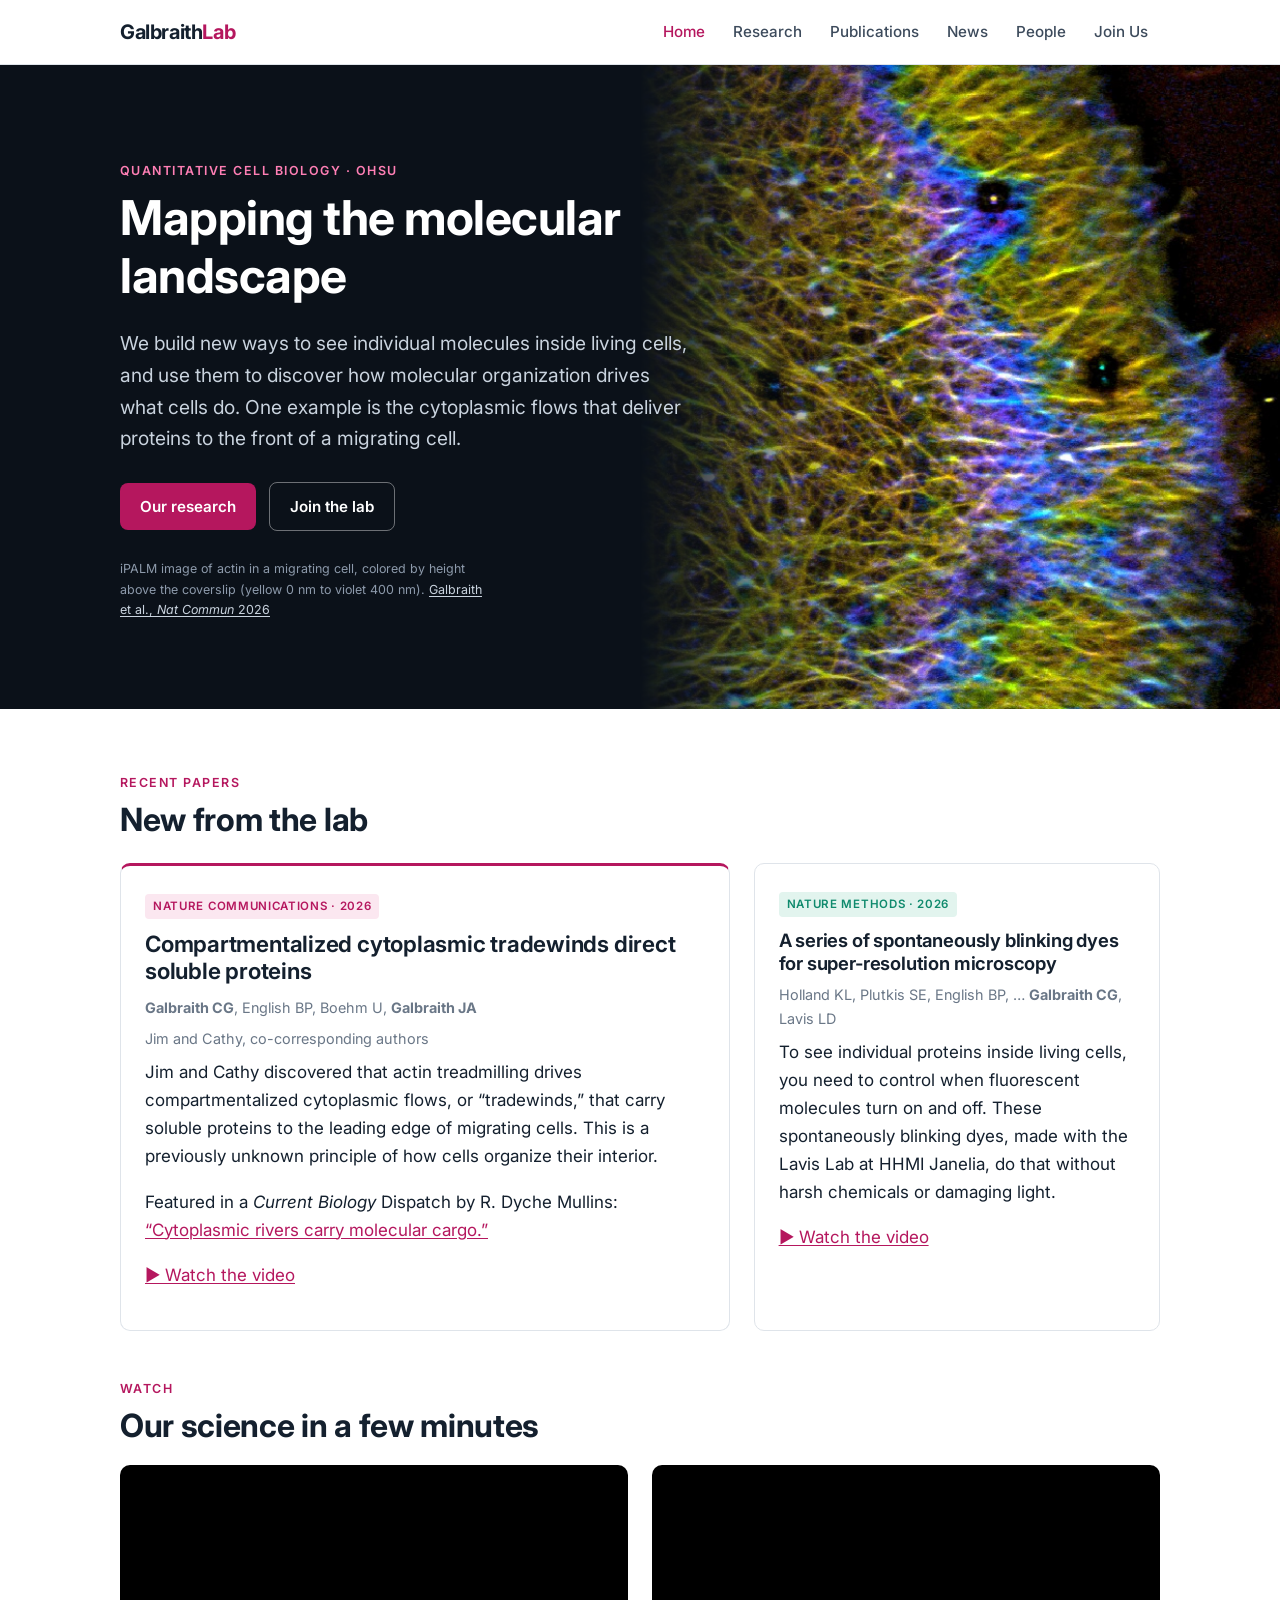
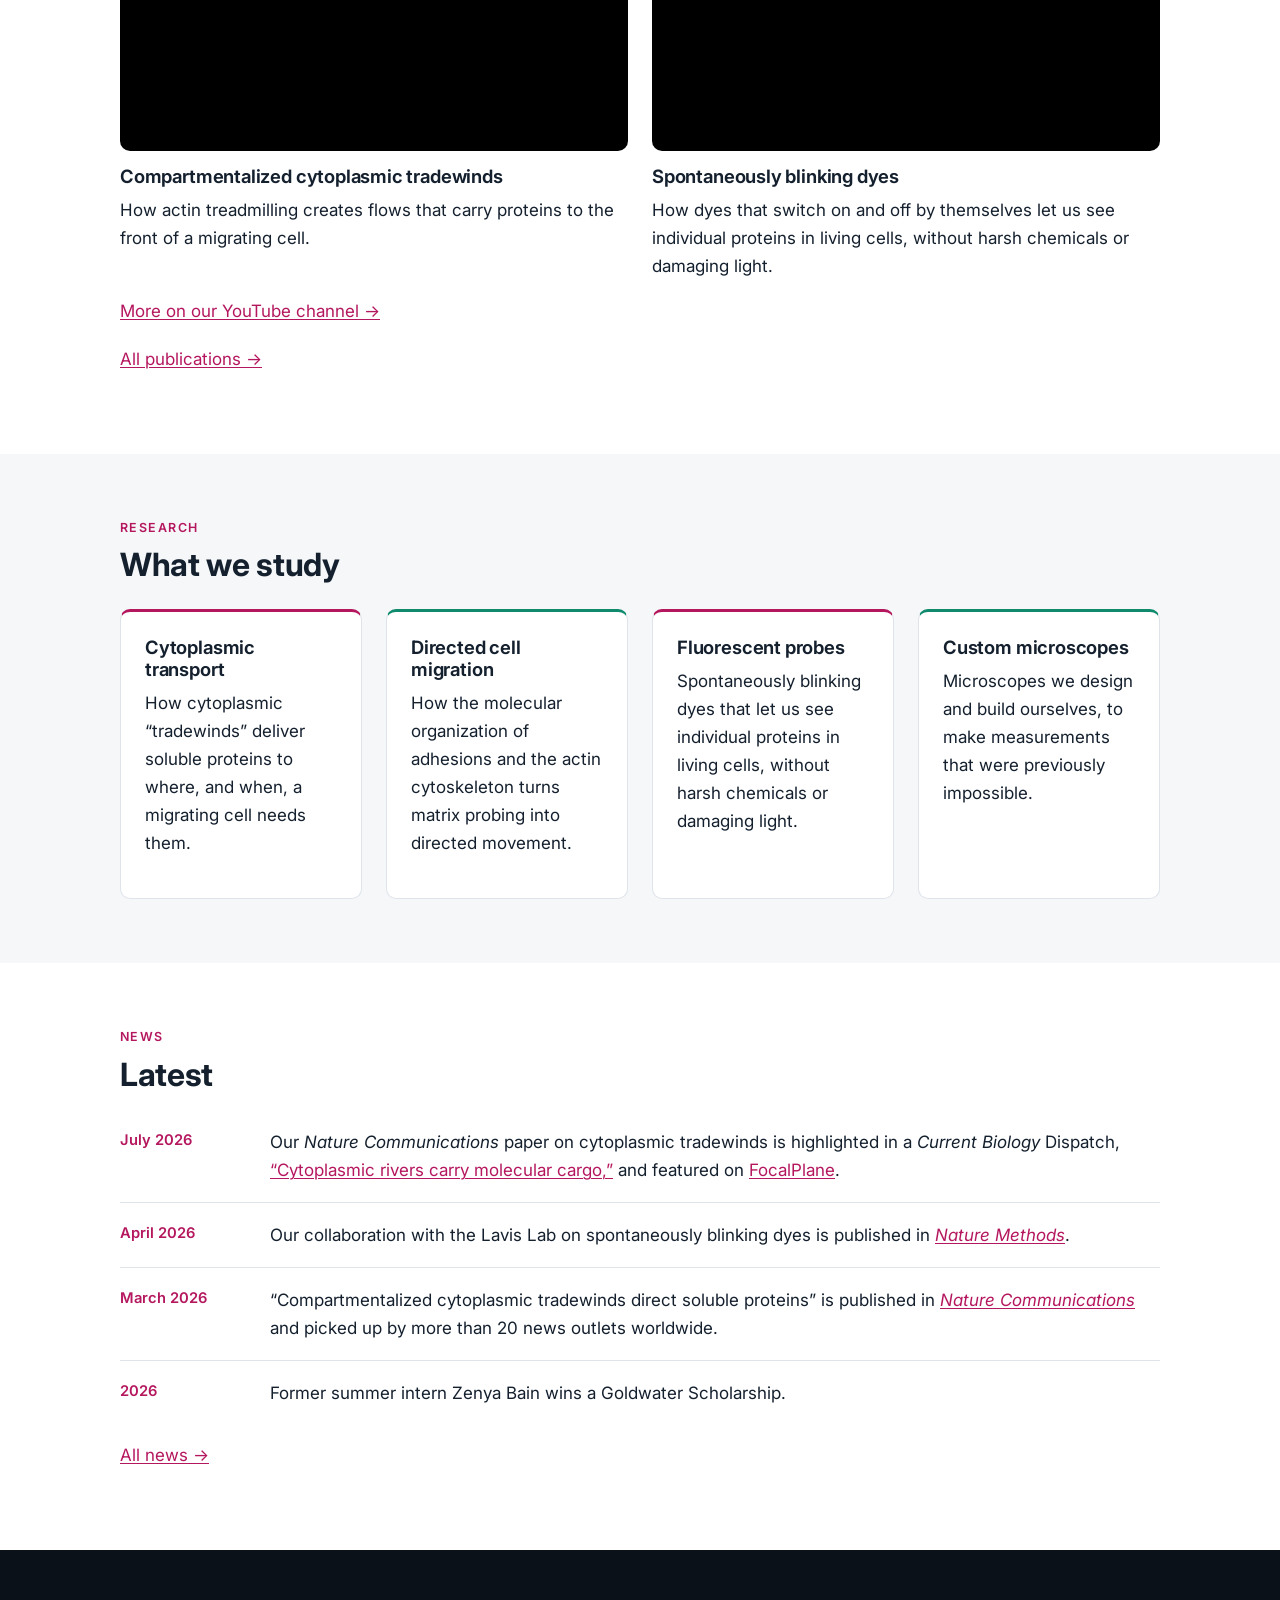
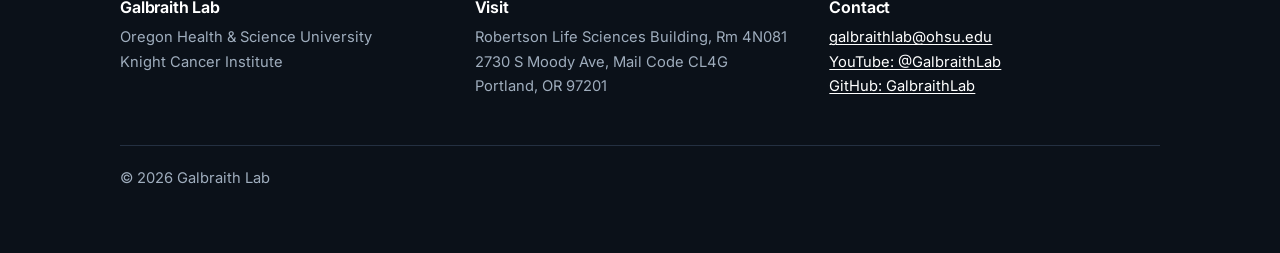
==== index.html @ ca8c9c0a "New Galbraith Lab website Replaces the old GoDaddy Website Builder site with a static site for GitHu" ====
<!doctype html>
<html lang="en">
<head>
  <meta charset="utf-8">
  <meta name="viewport" content="width=device-width, initial-scale=1">
  <title>Galbraith Lab · OHSU</title>
  <meta name="description" content="The Galbraith Lab at OHSU builds new ways to watch individual molecules in living cells and uses them to discover how molecular organization drives cell behavior.">
  <link rel="preconnect" href="https://fonts.googleapis.com">
  <link rel="preconnect" href="https://fonts.gstatic.com" crossorigin>
  <link href="https://fonts.googleapis.com/css2?family=Inter:wght@400;500;600;700&display=swap" rel="stylesheet">
  <link rel="stylesheet" href="styles.css?v=10">
</head>
<body>
<header class="site-header">
  <div class="wrap">
    <a class="brand" href="index.html">Galbraith<span>Lab</span></a>
    <button class="nav-toggle" aria-controls="nav" aria-expanded="false">Menu</button>
    <nav class="nav" id="nav">
      <a href="index.html" aria-current="page">Home</a>
      <a href="research.html">Research</a>
      <a href="publications.html">Publications</a>
      <a href="news.html">News</a>
      <a href="people.html">People</a>
      <a href="join.html">Join Us</a>
    </nav>
  </div>
</header>

<main>
  <section class="hero">
    <div class="hero-img" role="img" aria-label="iPALM image of the actin cytoskeleton in a migrating cell, color-coded by height"></div>
    <div class="wrap">
      <div class="eyebrow">Quantitative cell biology · OHSU</div>
      <h1>Mapping the molecular landscape</h1>
      <p>We build new ways to see individual molecules inside living cells, and use them to discover how molecular organization drives what cells do. One example is the cytoplasmic flows that deliver proteins to the front of a migrating cell.</p>
      <a class="btn" href="research.html">Our research</a>
      <a class="btn ghost" href="join.html">Join the lab</a>
      <p class="hero-credit">iPALM image of actin in a migrating cell, colored by height above the coverslip (yellow 0 nm to violet 400 nm). <a href="https://doi.org/10.1038/s41467-026-70688-6">Galbraith et al., <i>Nat Commun</i> 2026</a></p>
    </div>
  </section>

  <section class="section">
    <div class="wrap">
      <div class="eyebrow">Recent papers</div>
      <h2>New from the lab</h2>
      <div class="grid grid-feature" style="margin-top:24px">
        <article class="card feature">
          <span class="tag">Nature Communications · 2026</span>
          <h3><a href="https://doi.org/10.1038/s41467-026-70688-6">Compartmentalized cytoplasmic tradewinds direct soluble proteins</a></h3>
          <p class="meta"><b>Galbraith CG</b>, English BP, Boehm U, <b>Galbraith JA</b></p>
          <p class="meta">Jim and Cathy, co-corresponding authors</p>
          <p>Jim and Cathy discovered that actin treadmilling drives compartmentalized cytoplasmic flows, or “tradewinds,” that carry soluble proteins to the leading edge of migrating cells. This is a previously unknown principle of how cells organize their interior.</p>
          <p>Featured in a <i>Current Biology</i> Dispatch by R. Dyche Mullins: <a href="https://doi.org/10.1016/j.cub.2026.05.040">“Cytoplasmic rivers carry molecular cargo.”</a></p>
          <p><a href="#videos">▶ Watch the video</a></p>
        </article>
        <article class="card">
          <span class="tag green">Nature Methods · 2026</span>
          <h3><a href="https://doi.org/10.1038/s41592-026-03062-5">A series of spontaneously blinking dyes for super-resolution microscopy</a></h3>
          <p class="meta">Holland KL, Plutkis SE, English BP, … <b>Galbraith CG</b>, Lavis LD</p>
          <p>To see individual proteins inside living cells, you need to control when fluorescent molecules turn on and off. These spontaneously blinking dyes, made with the Lavis Lab at HHMI Janelia, do that without harsh chemicals or damaging light.</p>
          <p><a href="#videos">▶ Watch the video</a></p>
        </article>
      </div>
      <div id="videos" style="margin-top:48px">
        <div class="eyebrow">Watch</div>
        <h2>Our science in a few minutes</h2>
        <div class="grid grid-2" style="margin-top:20px">
          <div>
            <div class="video"><iframe src="https://www.youtube-nocookie.com/embed/RQwMHwYDuhE" title="Compartmentalized Cytoplasmic Tradewinds" loading="lazy" allow="accelerometer; encrypted-media; gyroscope; picture-in-picture" allowfullscreen></iframe></div>
            <h3 style="margin-top:14px">Compartmentalized cytoplasmic tradewinds</h3>
            <p>How actin treadmilling creates flows that carry proteins to the front of a migrating cell.</p>
          </div>
          <div>
            <div class="video"><iframe src="https://www.youtube-nocookie.com/embed/coL69JX6J34" title="Spontaneously blinking dyes for super-resolution imaging" loading="lazy" allow="accelerometer; encrypted-media; gyroscope; picture-in-picture" allowfullscreen></iframe></div>
            <h3 style="margin-top:14px">Spontaneously blinking dyes</h3>
            <p>How dyes that switch on and off by themselves let us see individual proteins in living cells, without harsh chemicals or damaging light.</p>
          </div>
        </div>
        <p><a href="https://www.youtube.com/@GalbraithLab">More on our YouTube channel →</a></p>
      </div>
      <p style="margin-top:20px"><a href="publications.html">All publications →</a></p>
    </div>
  </section>

  <section class="section alt">
    <div class="wrap">
      <div class="eyebrow">Research</div>
      <h2>What we study</h2>
      <div class="grid grid-4" style="margin-top:24px">
        <div class="card research-card"><h3>Cytoplasmic transport</h3><p>How cytoplasmic “tradewinds” deliver soluble proteins to where, and when, a migrating cell needs them.</p></div>
        <div class="card research-card"><h3>Directed cell migration</h3><p>How the molecular organization of adhesions and the actin cytoskeleton turns matrix probing into directed movement.</p></div>
        <div class="card research-card"><h3>Fluorescent probes</h3><p>Spontaneously blinking dyes that let us see individual proteins in living cells, without harsh chemicals or damaging light.</p></div>
        <div class="card research-card"><h3>Custom microscopes</h3><p>Microscopes we design and build ourselves, to make measurements that were previously impossible.</p></div>
      </div>
    </div>
  </section>

  <section class="section">
    <div class="wrap">
      <div class="eyebrow">News</div>
      <h2>Latest</h2>
      <ul class="news">
        <li><time datetime="2026-07">July 2026</time><p>Our <i>Nature Communications</i> paper on cytoplasmic tradewinds is highlighted in a <i>Current Biology</i> Dispatch, <a href="https://doi.org/10.1016/j.cub.2026.05.040">“Cytoplasmic rivers carry molecular cargo,”</a> and featured on <a href="https://focalplane.biologists.com/2026/07/09/compartmentalized-cytoplasmic-tradewinds/">FocalPlane</a>.</p></li>
        <li><time datetime="2026-04">April 2026</time><p>Our collaboration with the Lavis Lab on spontaneously blinking dyes is published in <a href="https://doi.org/10.1038/s41592-026-03062-5"><i>Nature Methods</i></a>.</p></li>
        <li><time datetime="2026-03">March 2026</time><p>“Compartmentalized cytoplasmic tradewinds direct soluble proteins” is published in <a href="https://doi.org/10.1038/s41467-026-70688-6"><i>Nature Communications</i></a> and picked up by more than 20 news outlets worldwide.</p></li>
        <li><time>2026</time><p>Former summer intern Zenya Bain wins a Goldwater Scholarship.</p></li>
      </ul>
      <p style="margin-top:16px"><a href="news.html">All news →</a></p>
    </div>
  </section>
</main>

<footer class="site-footer">
  <div class="wrap">
    <div class="grid">
      <div><h3>Galbraith Lab</h3><p>Oregon Health &amp; Science University<br>Knight Cancer Institute</p></div>
      <div><h3>Visit</h3><p>Robertson Life Sciences Building, Rm 4N081<br>2730 S Moody Ave, Mail Code CL4G<br>Portland, OR 97201</p></div>
      <div><h3>Contact</h3><p><a href="mailto:galbraithlab@ohsu.edu">galbraithlab@ohsu.edu</a><br><a href="https://www.youtube.com/@GalbraithLab">YouTube: @GalbraithLab</a><br><a href="https://github.com/GalbraithLab">GitHub: GalbraithLab</a></p></div>
    </div>
    <p class="copy">© <span data-year>2026</span> Galbraith Lab</p>
  </div>
</footer>
<script src="site.js?v=2"></script>
</body>
</html>
---- styles.css ----
/* Galbraith Lab — shared styles */
:root {
  --ink: #14202e;
  --ink-soft: #3d4b5c;
  --muted: #6a7787;
  --line: #dfe4ea;
  --bg: #ffffff;
  --bg-alt: #f5f7f9;
  --accent: #b5175e;      /* magenta fluorophore */
  --accent-2: #0f8a6d;    /* green fluorophore */
  --hero-bg: #0b1119;
  --max: 1080px;
  --radius: 10px;
}

* { box-sizing: border-box; }
html { -webkit-text-size-adjust: 100%; }
body {
  margin: 0;
  background: var(--bg);
  color: var(--ink);
  font: 17px/1.65 "Inter", system-ui, -apple-system, "Segoe UI", sans-serif;
}
img { max-width: 100%; height: auto; }
a { color: var(--accent); text-decoration-thickness: 1px; text-underline-offset: 2px; }
a:hover { color: var(--ink); }
h1, h2, h3 { line-height: 1.2; margin: 0 0 .5em; letter-spacing: -0.01em; }
h1 { font-size: clamp(2rem, 5vw, 3rem); font-weight: 700; }
h2 { font-size: clamp(1.5rem, 3.2vw, 2rem); font-weight: 700; }
h3 { font-size: 1.15rem; font-weight: 650; }
p { margin: 0 0 1em; }

.wrap { max-width: var(--max); margin: 0 auto; padding: 0 20px; }
.section { padding: 64px 0; }
.section.alt { background: var(--bg-alt); }
.eyebrow {
  font-size: .78rem; font-weight: 600; letter-spacing: .12em; text-transform: uppercase;
  color: var(--accent); margin-bottom: .6em;
}
.lede { font-size: 1.2rem; color: var(--ink-soft); max-width: 46em; }

/* ---------- Header ---------- */
.site-header {
  position: sticky; top: 0; z-index: 10;
  background: rgba(255,255,255,.95); backdrop-filter: blur(8px);
  border-bottom: 1px solid var(--line);
}
.site-header .wrap { display: flex; align-items: center; justify-content: space-between; height: 64px; }
.brand { font-weight: 700; font-size: 1.25rem; color: var(--ink); text-decoration: none; letter-spacing: -0.02em; }
.brand span { color: var(--accent); }
.nav { display: flex; gap: 4px; }
.nav a {
  color: var(--ink-soft); text-decoration: none; font-size: .95rem; font-weight: 500;
  padding: 8px 12px; border-radius: 6px;
}
.nav a:hover { background: var(--bg-alt); color: var(--ink); }
.nav a[aria-current="page"] { color: var(--accent); }
.nav-toggle {
  display: none; background: none; border: 1px solid var(--line); border-radius: 6px;
  padding: 6px 10px; font: inherit; font-size: .9rem; color: var(--ink); cursor: pointer;
}
@media (max-width: 760px) {
  .nav-toggle { display: block; }
  .nav {
    display: none; position: absolute; top: 64px; left: 0; right: 0;
    flex-direction: column; gap: 0; background: #fff; border-bottom: 1px solid var(--line);
    padding: 8px 12px 16px;
  }
  .nav.open { display: flex; }
  .nav a { padding: 12px; }
}

/* ---------- Hero ---------- */
.hero {
  position: relative; overflow: hidden;
  background: var(--hero-bg); color: #fff;
  padding: 96px 0 88px;
}
.hero canvas { position: absolute; inset: 0; width: 100%; height: 100%; opacity: .9; }
.hero .wrap { position: relative; }
.hero-img {
  position: absolute; top: 0; right: 0; bottom: 0; width: 50%;
  background: url(images/hero-ipalm.jpg?v=4) right center / cover no-repeat;
  -webkit-mask-image: linear-gradient(to right, transparent 0%, rgba(0,0,0,.7) 25%, #000 50%);
          mask-image: linear-gradient(to right, transparent 0%, rgba(0,0,0,.7) 25%, #000 50%);
}
.hero .hero-credit { font-size: .78rem; color: #8d9aab; max-width: 30em; margin: 28px 0 0; }
.hero .hero-credit a { color: #c9d3de; }
@media (max-width: 760px) {
  .hero-img { width: 100%; opacity: .35; -webkit-mask-image: none; mask-image: none; }
}
.hero h1 { max-width: 11em; }
.hero p { color: #c9d3de; font-size: 1.2rem; max-width: 30em; }
.hero .eyebrow { color: #ff7fb5; }
.page-hero { padding: 64px 0 56px; }
.page-hero h1 { margin-bottom: .3em; }

.btn {
  display: inline-block; padding: 11px 20px; border-radius: 8px; font-weight: 600; font-size: .95rem;
  text-decoration: none; background: var(--accent); color: #fff; margin: 8px 8px 0 0;
}
.btn:hover { background: #8f0f49; color: #fff; }
.btn.ghost { background: transparent; border: 1px solid rgba(255,255,255,.4); }
.btn.ghost:hover { background: rgba(255,255,255,.1); }

/* ---------- Cards / grids ---------- */
.grid { display: grid; gap: 24px; }
.grid-2 { grid-template-columns: repeat(2, minmax(0, 1fr)); }
@media (max-width: 700px) { .grid-2 { grid-template-columns: 1fr; } }
.grid-feature { grid-template-columns: 3fr 2fr; }
@media (max-width: 700px) { .grid-feature { grid-template-columns: 1fr; } }
.card.feature { border-top: 3px solid var(--accent); }
.card.feature h3 { font-size: 1.4rem; }
.grid-4 { grid-template-columns: repeat(auto-fit, minmax(230px, 1fr)); }
.card {
  background: #fff; border: 1px solid var(--line); border-radius: var(--radius);
  padding: 24px;
}
.card h3 a { color: var(--ink); text-decoration: none; }
.card h3 a:hover { color: var(--accent); }
.card .meta { font-size: .9rem; color: var(--muted); margin-bottom: .5em; }
.card .journal { font-style: italic; }
.tag {
  display: inline-block; font-size: .72rem; font-weight: 600; letter-spacing: .06em; text-transform: uppercase;
  padding: 3px 8px; border-radius: 4px; background: #fbe7f0; color: var(--accent); margin-bottom: 12px;
}
.tag.green { background: #e2f4ee; color: var(--accent-2); }
.research-card { border-top: 3px solid var(--accent); }
.research-card:nth-child(even) { border-top-color: var(--accent-2); }
.research-card .leads { font-size: .82rem; font-weight: 600; letter-spacing: .04em; text-transform: uppercase; color: var(--muted); margin: -.2em 0 .8em; }
.research-card .funding { font-size: .88rem; color: var(--muted); margin: 0; }

/* ---------- Video ---------- */
.video-row { display: grid; grid-template-columns: 3fr 2fr; gap: 32px; align-items: center; margin-top: 40px; }
.video { position: relative; aspect-ratio: 16 / 9; border-radius: var(--radius); overflow: hidden; background: #000; }
.video iframe { position: absolute; inset: 0; width: 100%; height: 100%; border: 0; }
@media (max-width: 700px) { .video-row { grid-template-columns: 1fr; gap: 16px; } }

/* ---------- People ---------- */
.pi { display: grid; grid-template-columns: 120px 1fr; gap: 24px; align-items: start; }
.avatar {
  width: 120px; height: 120px; border-radius: 50%;
  background: linear-gradient(135deg, var(--accent), #5a2a8a);
  color: #fff; display: grid; place-items: center; font-size: 2.2rem; font-weight: 700; object-fit: cover;
}
.pi:nth-of-type(2) .avatar { background: linear-gradient(135deg, var(--accent-2), #1c4f8a); }
.pi .role { color: var(--muted); font-size: .95rem; margin-bottom: .8em; }
@media (max-width: 560px) {
  .pi { grid-template-columns: 1fr; }
  .avatar { width: 96px; height: 96px; font-size: 1.8rem; }
}
.alumni { columns: 2 300px; column-gap: 40px; padding: 0; list-style: none; margin: 0; }
.alumni li { break-inside: avoid; margin-bottom: 18px; font-size: .95rem; color: var(--ink-soft); }
.alumni strong { color: var(--ink); display: block; }

/* ---------- News ---------- */
.news { list-style: none; padding: 0; margin: 0; }
.news li {
  display: grid; grid-template-columns: 130px 1fr; gap: 20px;
  padding: 18px 0; border-bottom: 1px solid var(--line);
}
.news li:last-child { border-bottom: 0; }
.news time { font-weight: 600; color: var(--accent); font-size: .92rem; }
.news p { margin: 0; }
@media (max-width: 560px) { .news li { grid-template-columns: 1fr; gap: 4px; } }

/* ---------- Publications ---------- */
.pub-tools { display: flex; gap: 12px; flex-wrap: wrap; margin-bottom: 8px; }
.pub-tools input {
  flex: 1 1 260px; font: inherit; font-size: .95rem; padding: 10px 14px;
  border: 1px solid var(--line); border-radius: 8px;
}
.year { font-size: 1.1rem; color: var(--muted); border-bottom: 1px solid var(--line); padding-bottom: 6px; margin: 40px 0 8px; }
.pub { padding: 14px 0; }
.pub .title { font-weight: 600; display: block; }
.pub .authors { color: var(--ink-soft); font-size: .93rem; }
.pub .authors b { color: var(--ink); }
.pub .cite { font-size: .9rem; color: var(--muted); }
.pub .cite i { color: var(--ink-soft); }
.pub .links a { font-size: .85rem; margin-right: 12px; }
.pub .note { font-size: .85rem; color: var(--ink-soft); background: var(--bg-alt); border-left: 3px solid var(--accent-2); padding: 6px 10px; margin-top: 6px; }
.pub.hidden, .year.hidden { display: none; }

/* ---------- Footer ---------- */
.site-footer { background: var(--hero-bg); color: #9fadbd; padding: 48px 0; font-size: .92rem; }
.site-footer a { color: #fff; }
.site-footer .grid { grid-template-columns: repeat(auto-fit, minmax(220px, 1fr)); }
.site-footer h3 { color: #fff; font-size: 1rem; }
.site-footer .copy { margin-top: 32px; padding-top: 20px; border-top: 1px solid #243041; }

/* Keep anchor targets clear of the sticky header */
[id] { scroll-margin-top: 80px; }
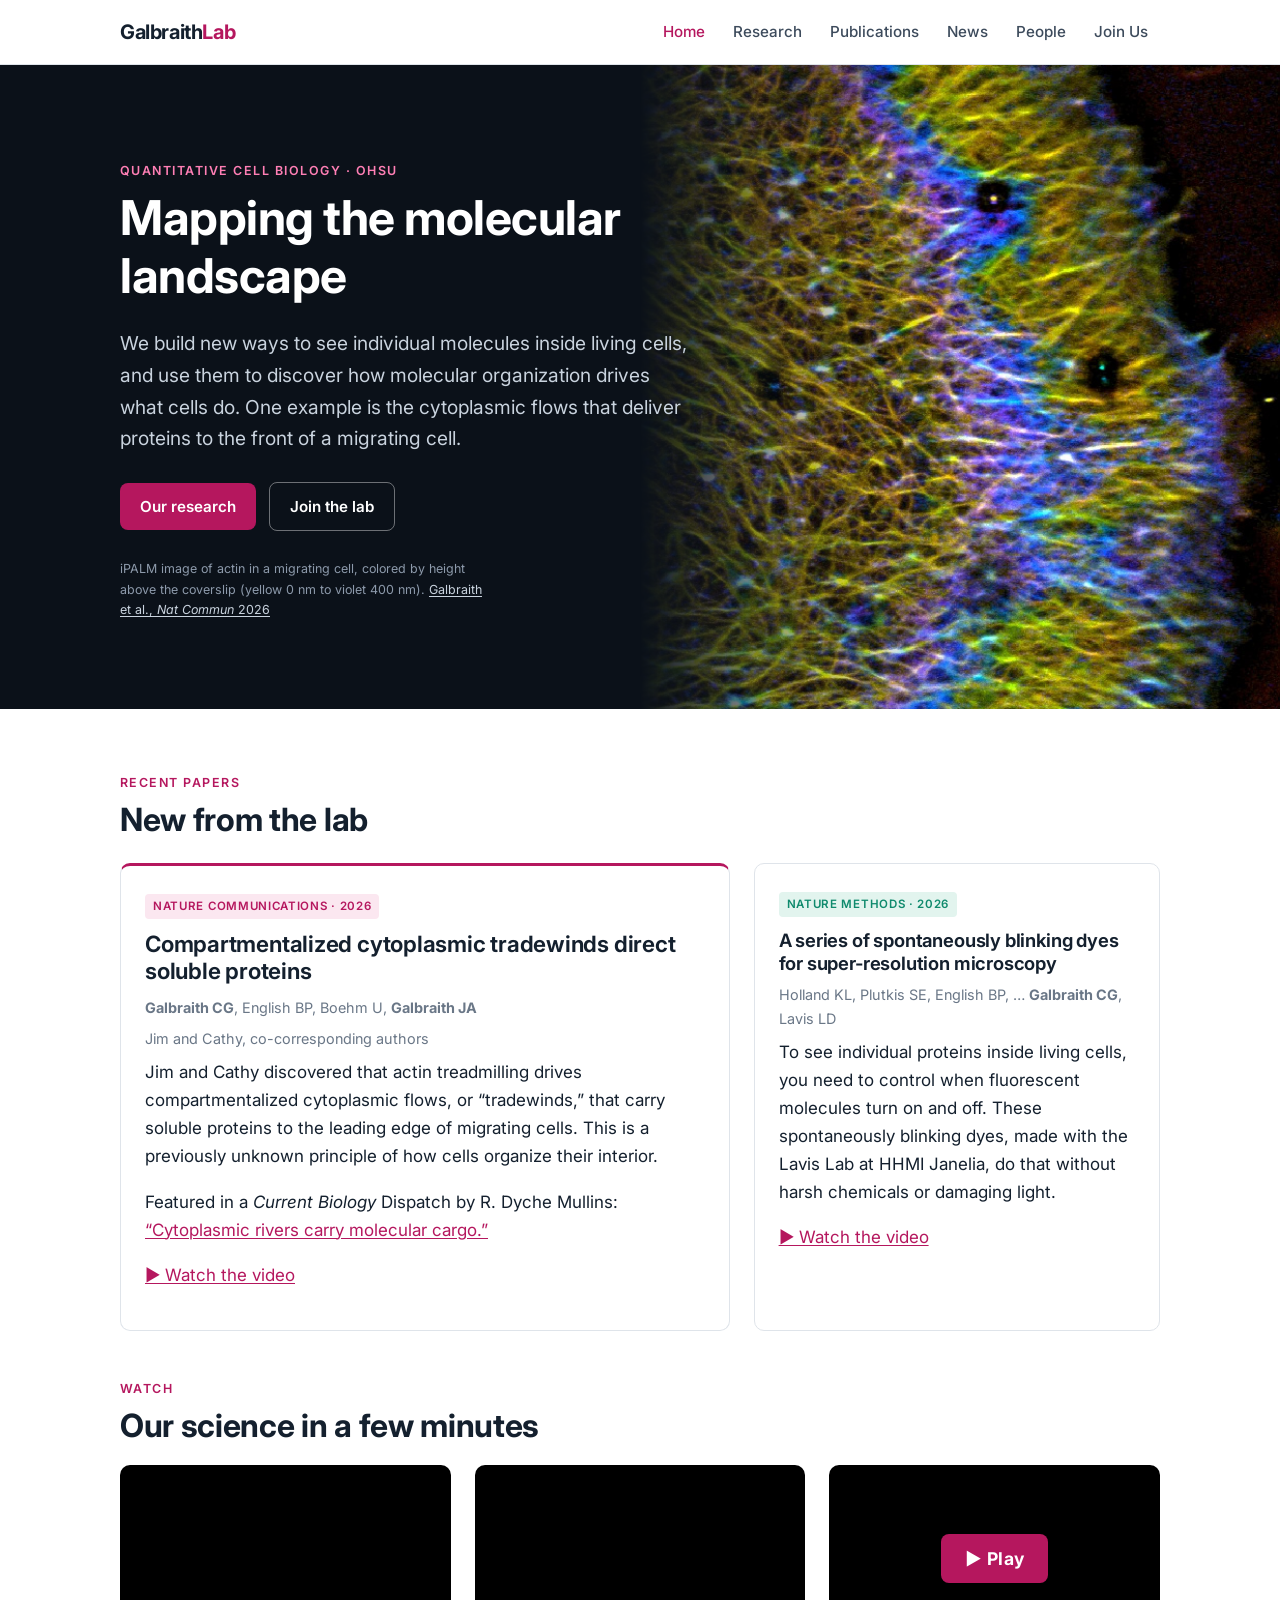
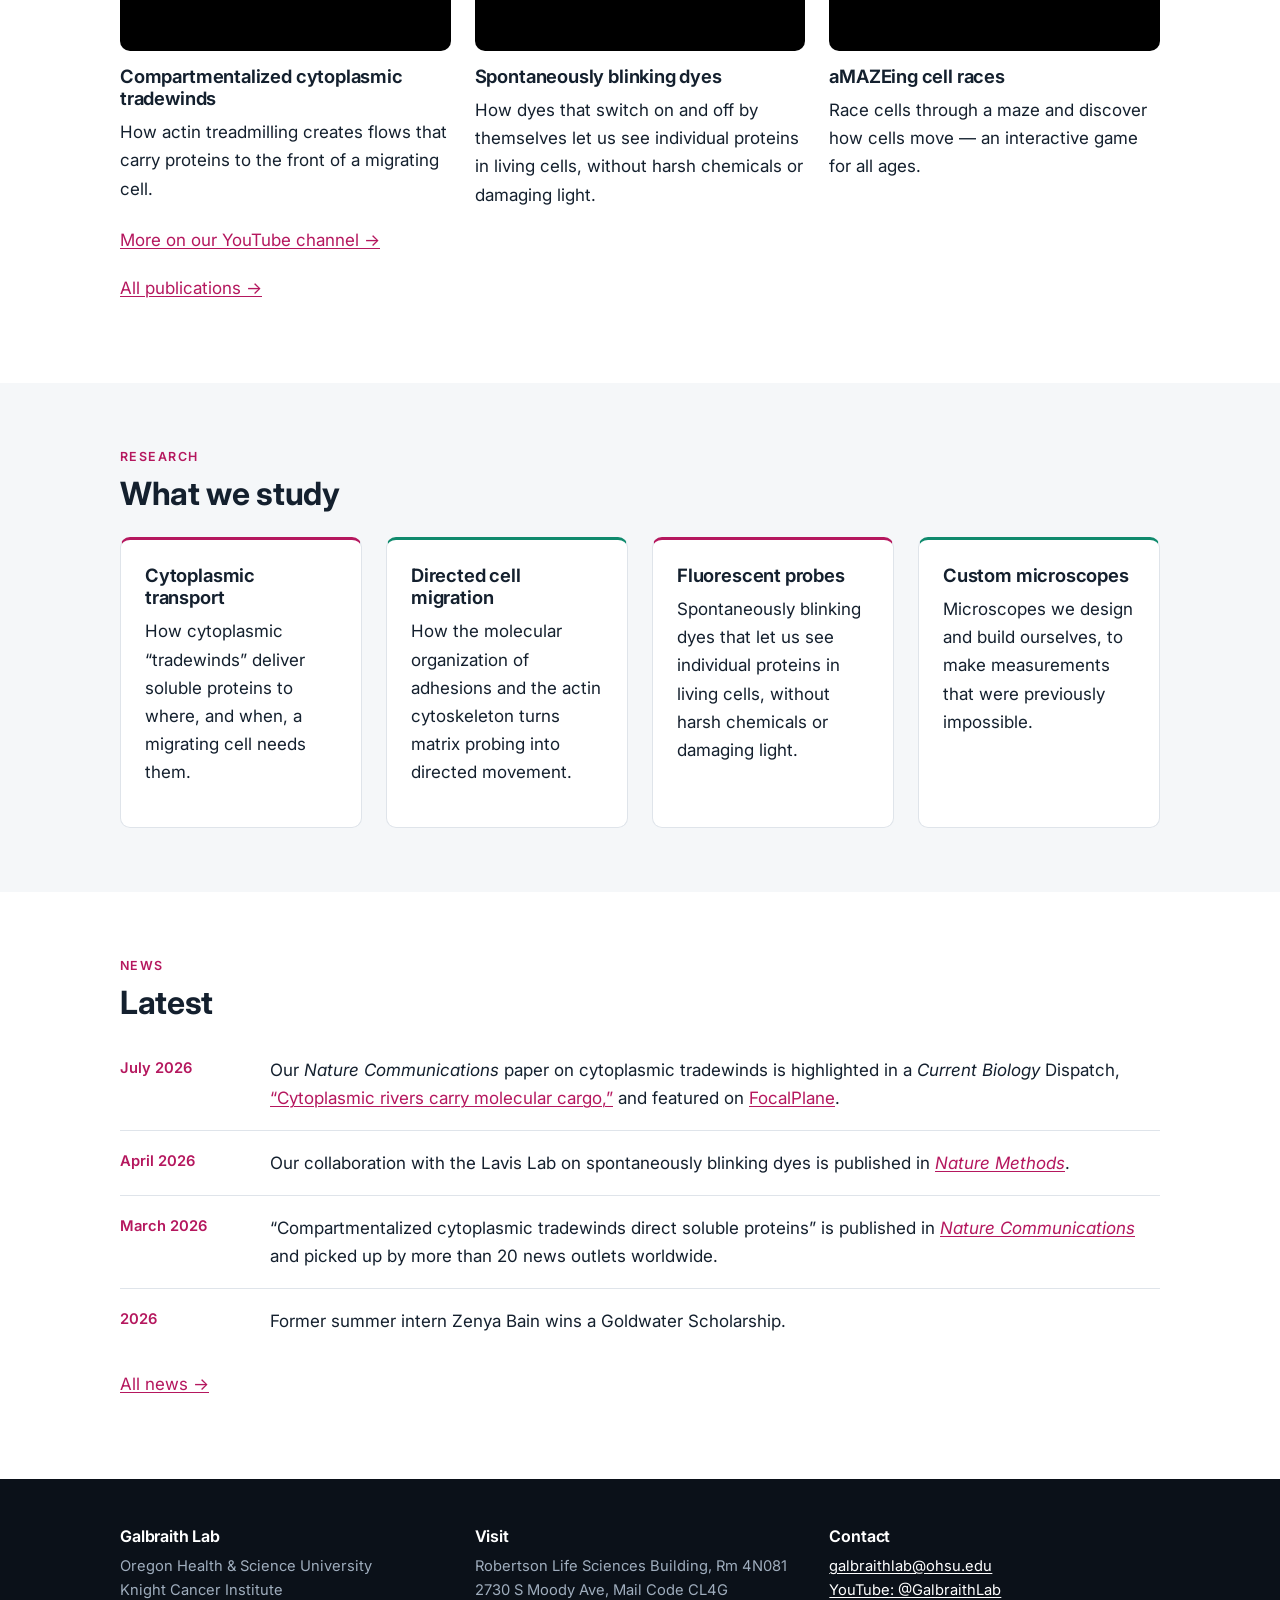
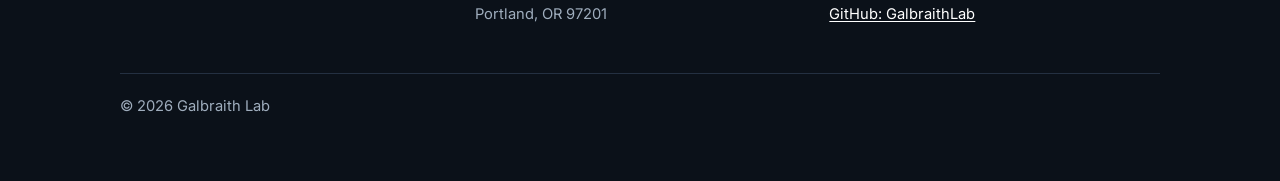
==== commit f7c52718: "Add aMAZEing Cell Races play tile to home page videos section Adds a third tile alongside the two Yo" ====
--- a/index.html
+++ b/index.html
@@ -64,7 +64,7 @@
       <div id="videos" style="margin-top:48px">
         <div class="eyebrow">Watch</div>
         <h2>Our science in a few minutes</h2>
-        <div class="grid grid-2" style="margin-top:20px">
+        <div class="grid grid-3" style="margin-top:20px">
           <div>
             <div class="video"><iframe src="https://www.youtube-nocookie.com/embed/RQwMHwYDuhE" title="Compartmentalized Cytoplasmic Tradewinds" loading="lazy" allow="accelerometer; encrypted-media; gyroscope; picture-in-picture" allowfullscreen></iframe></div>
             <h3 style="margin-top:14px">Compartmentalized cytoplasmic tradewinds</h3>
@@ -74,6 +74,18 @@
             <div class="video"><iframe src="https://www.youtube-nocookie.com/embed/coL69JX6J34" title="Spontaneously blinking dyes for super-resolution imaging" loading="lazy" allow="accelerometer; encrypted-media; gyroscope; picture-in-picture" allowfullscreen></iframe></div>
             <h3 style="margin-top:14px">Spontaneously blinking dyes</h3>
             <p>How dyes that switch on and off by themselves let us see individual proteins in living cells, without harsh chemicals or damaging light.</p>
+          </div>
+          <div>
+            <a href="https://galbraithlab.github.io/amazeing-cell-race/" class="play-tile" aria-label="Play aMAZEing Cell Races">
+              <div class="video play-tile-box">
+                <div class="play-tile-inner">
+                  <img src="images/cell-race-thumb.svg" alt="" class="play-tile-img" onerror="this.style.display='none'">
+                  <span class="play-tile-btn">▶ Play</span>
+                </div>
+              </div>
+            </a>
+            <h3 style="margin-top:14px">aMAZEing cell races</h3>
+            <p>Race cells through a maze and discover how cells move — an interactive game for all ages.</p>
           </div>
         </div>
         <p><a href="https://www.youtube.com/@GalbraithLab">More on our YouTube channel →</a></p>
--- a/styles.css
+++ b/styles.css
@@ -106,7 +106,25 @@
 /* ---------- Cards / grids ---------- */
 .grid { display: grid; gap: 24px; }
 .grid-2 { grid-template-columns: repeat(2, minmax(0, 1fr)); }
-@media (max-width: 700px) { .grid-2 { grid-template-columns: 1fr; } }
+.grid-3 { grid-template-columns: repeat(3, minmax(0, 1fr)); }
+@media (max-width: 900px) { .grid-3 { grid-template-columns: repeat(2, minmax(0, 1fr)); } }
+@media (max-width: 700px) { .grid-2, .grid-3 { grid-template-columns: 1fr; } }
+
+/* Play tile */
+a.play-tile { text-decoration: none; display: block; }
+.play-tile-box {
+  background: linear-gradient(135deg, #1a2e1a 0%, #0b1119 100%);
+  display: flex; align-items: center; justify-content: center;
+  cursor: pointer; transition: opacity .15s;
+}
+a.play-tile:hover .play-tile-box { opacity: .88; }
+.play-tile-inner { text-align: center; }
+.play-tile-img { width: 72px; height: 72px; margin-bottom: 12px; display: block; margin: 0 auto 12px; }
+.play-tile-btn {
+  display: inline-block; background: var(--accent); color: #fff;
+  font-weight: 700; font-size: 1.1rem; padding: 10px 24px; border-radius: 8px;
+  letter-spacing: .02em;
+}
 .grid-feature { grid-template-columns: 3fr 2fr; }
 @media (max-width: 700px) { .grid-feature { grid-template-columns: 1fr; } }
 .card.feature { border-top: 3px solid var(--accent); }
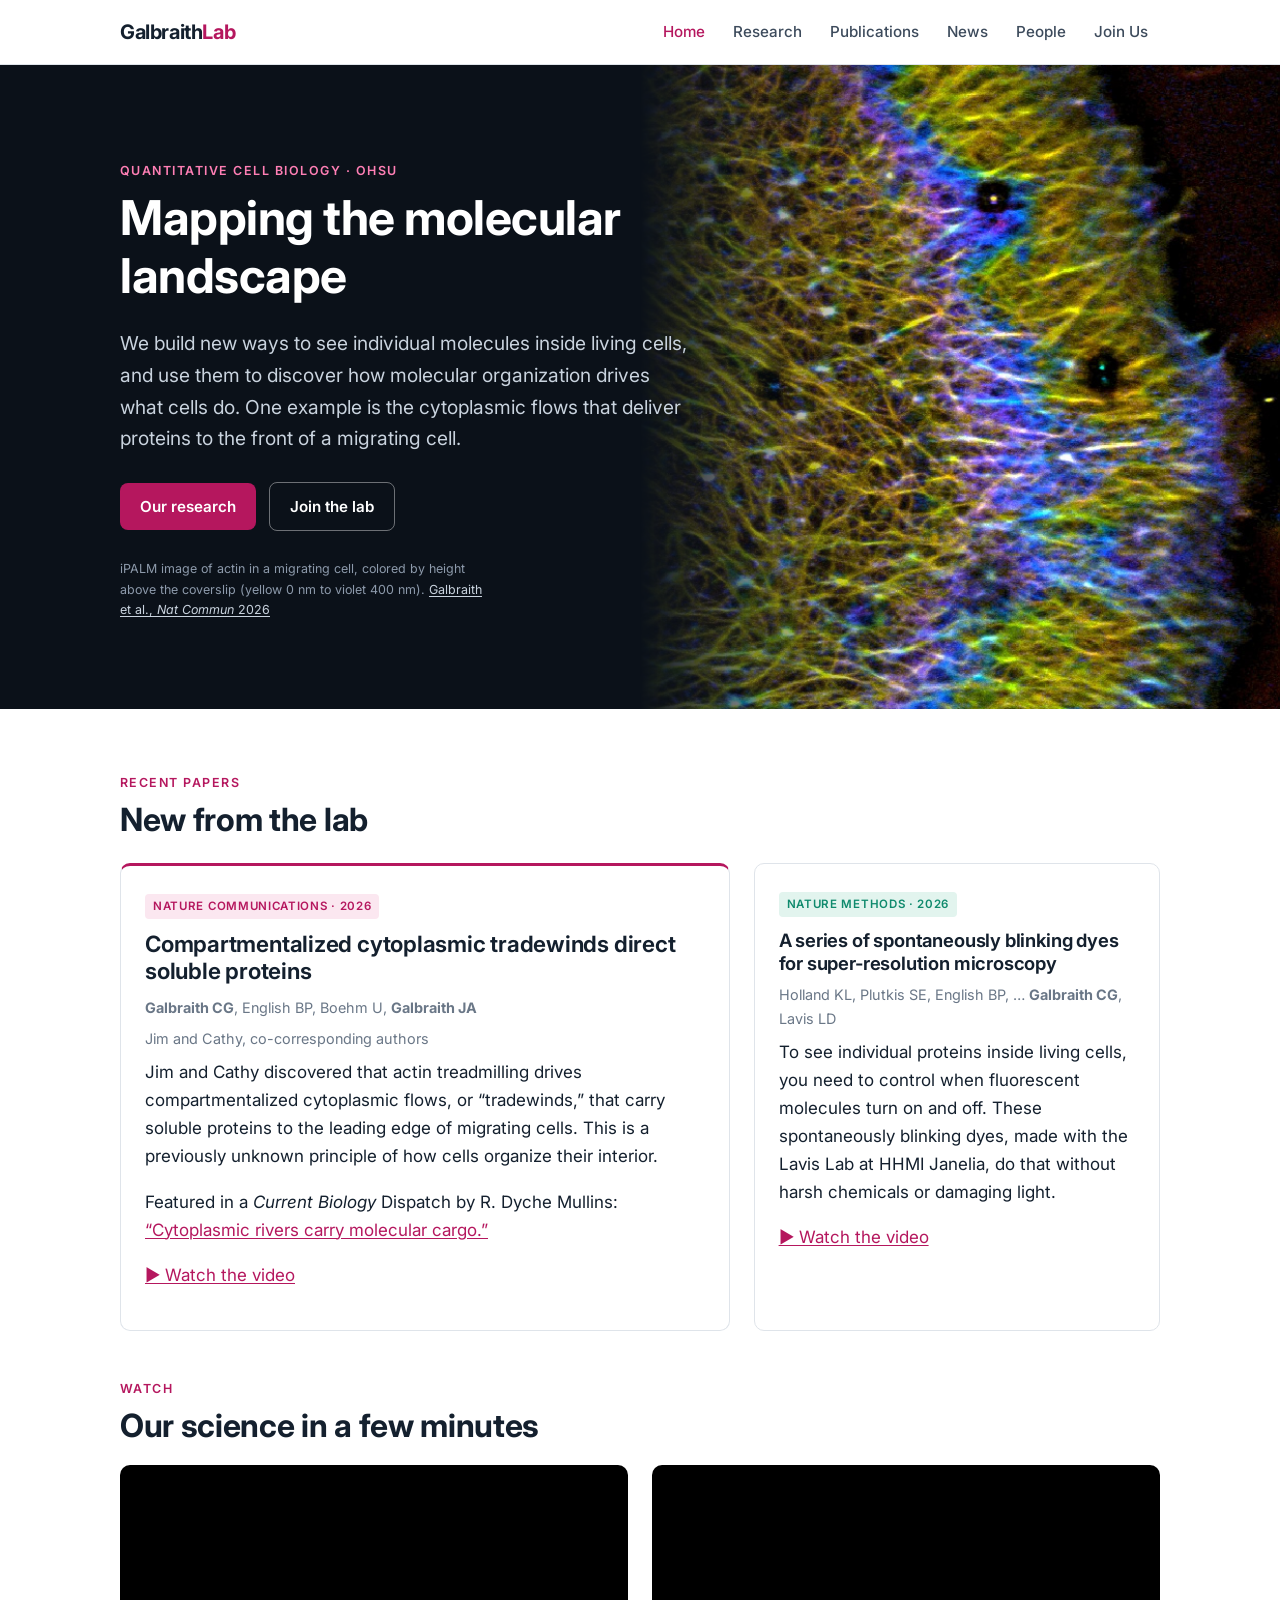
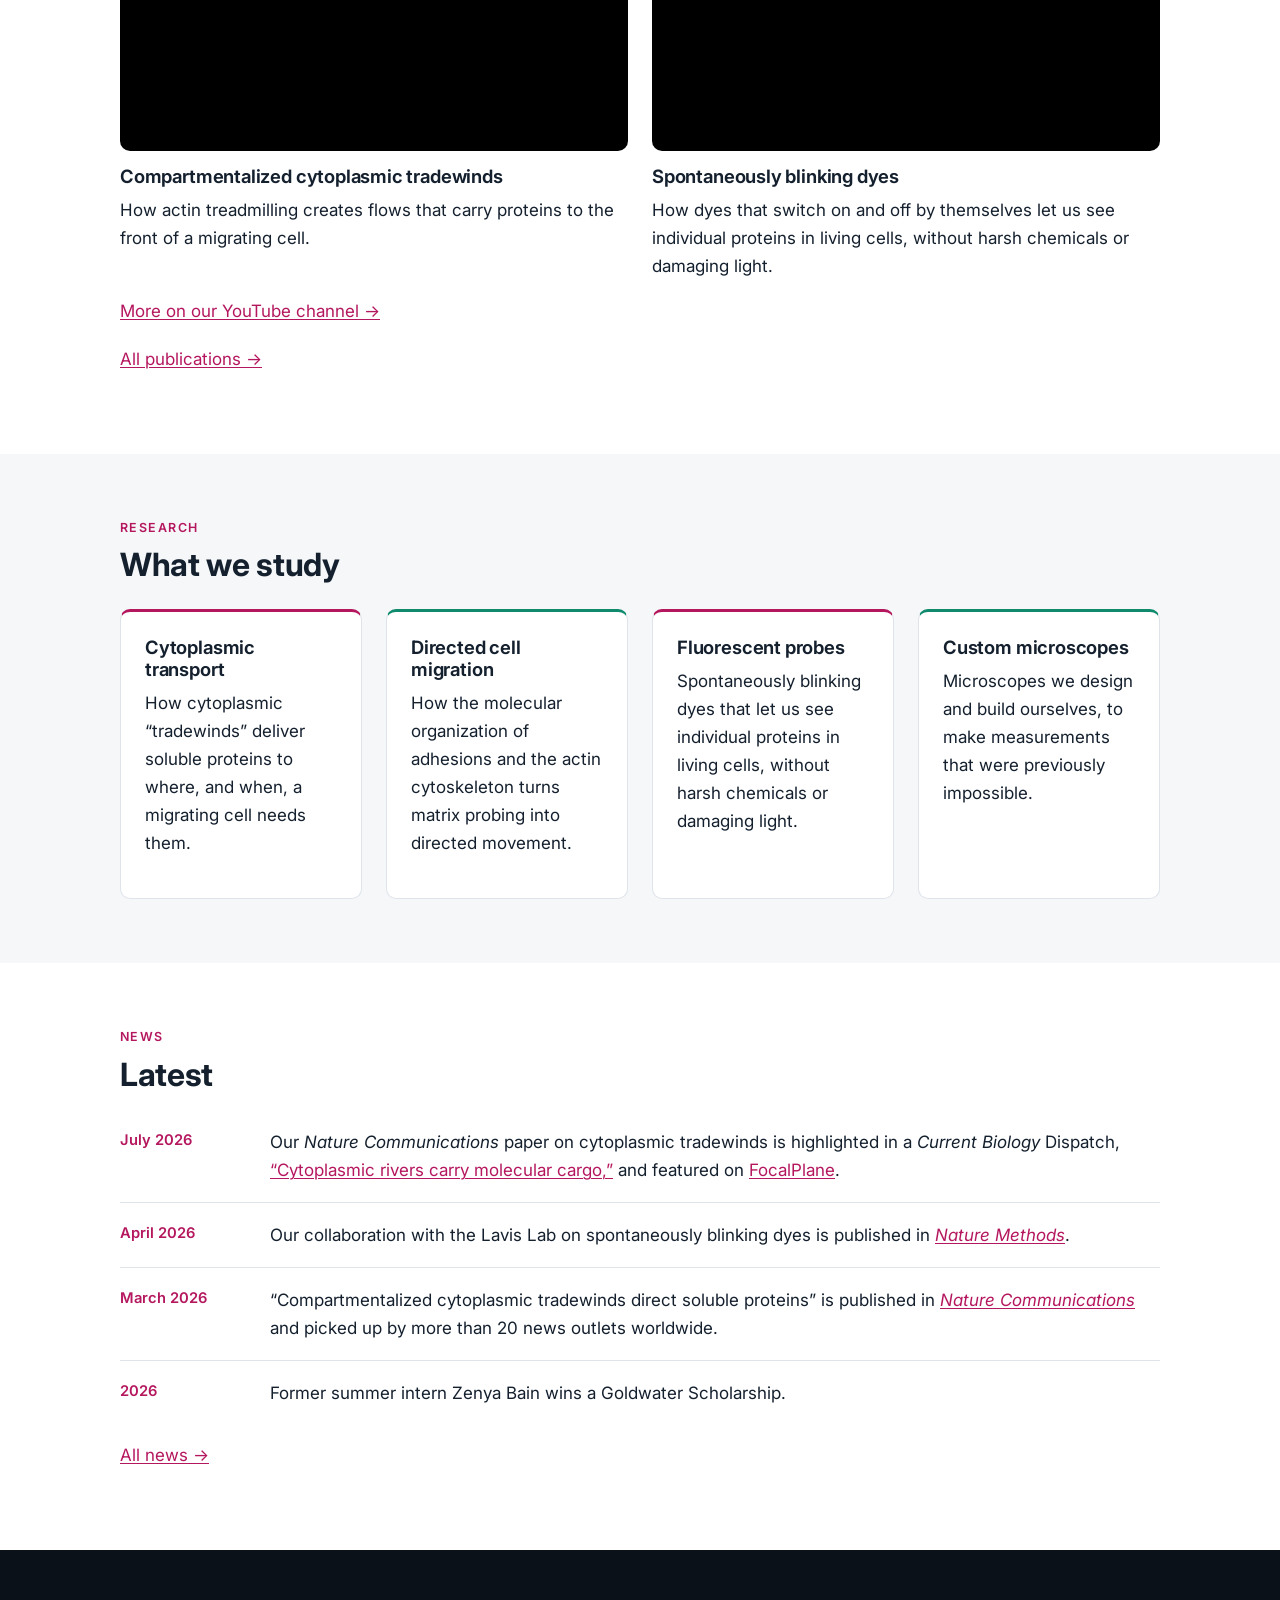
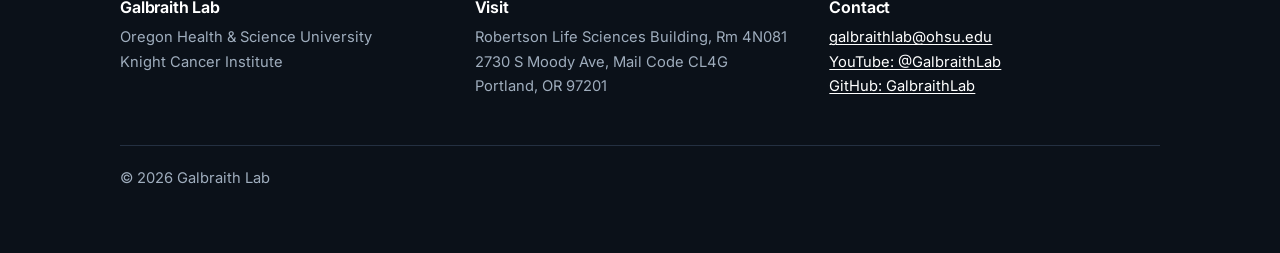
==== commit 211eb6c5: "Remove aMAZEing Cell Races outreach section pending updated version Co-Authored-By: Claude Sonnet 4." ====
--- a/index.html
+++ b/index.html
@@ -64,7 +64,7 @@
       <div id="videos" style="margin-top:48px">
         <div class="eyebrow">Watch</div>
         <h2>Our science in a few minutes</h2>
-        <div class="grid grid-3" style="margin-top:20px">
+        <div class="grid grid-2" style="margin-top:20px">
           <div>
             <div class="video"><iframe src="https://www.youtube-nocookie.com/embed/RQwMHwYDuhE" title="Compartmentalized Cytoplasmic Tradewinds" loading="lazy" allow="accelerometer; encrypted-media; gyroscope; picture-in-picture" allowfullscreen></iframe></div>
             <h3 style="margin-top:14px">Compartmentalized cytoplasmic tradewinds</h3>
@@ -74,18 +74,6 @@
             <div class="video"><iframe src="https://www.youtube-nocookie.com/embed/coL69JX6J34" title="Spontaneously blinking dyes for super-resolution imaging" loading="lazy" allow="accelerometer; encrypted-media; gyroscope; picture-in-picture" allowfullscreen></iframe></div>
             <h3 style="margin-top:14px">Spontaneously blinking dyes</h3>
             <p>How dyes that switch on and off by themselves let us see individual proteins in living cells, without harsh chemicals or damaging light.</p>
-          </div>
-          <div>
-            <a href="https://galbraithlab.github.io/amazeing-cell-race/" class="play-tile" aria-label="Play aMAZEing Cell Races">
-              <div class="video play-tile-box">
-                <div class="play-tile-inner">
-                  <img src="images/cell-race-thumb.svg" alt="" class="play-tile-img" onerror="this.style.display='none'">
-                  <span class="play-tile-btn">▶ Play</span>
-                </div>
-              </div>
-            </a>
-            <h3 style="margin-top:14px">aMAZEing cell races</h3>
-            <p>Race cells through a maze and discover how cells move — an interactive game for all ages.</p>
           </div>
         </div>
         <p><a href="https://www.youtube.com/@GalbraithLab">More on our YouTube channel →</a></p>
@@ -120,6 +108,7 @@
       <p style="margin-top:16px"><a href="news.html">All news →</a></p>
     </div>
   </section>
+
 </main>
 
 <footer class="site-footer">
--- a/styles.css
+++ b/styles.css
@@ -106,20 +106,21 @@
 /* ---------- Cards / grids ---------- */
 .grid { display: grid; gap: 24px; }
 .grid-2 { grid-template-columns: repeat(2, minmax(0, 1fr)); }
-.grid-3 { grid-template-columns: repeat(3, minmax(0, 1fr)); }
-@media (max-width: 900px) { .grid-3 { grid-template-columns: repeat(2, minmax(0, 1fr)); } }
-@media (max-width: 700px) { .grid-2, .grid-3 { grid-template-columns: 1fr; } }
-
-/* Play tile */
+@media (max-width: 700px) { .grid-2 { grid-template-columns: 1fr; } }
+
+/* Outreach card */
+.outreach-card { display: grid; grid-template-columns: 280px 1fr; gap: 36px; align-items: center; }
+@media (max-width: 700px) { .outreach-card { grid-template-columns: 1fr; } }
 a.play-tile { text-decoration: none; display: block; }
 .play-tile-box {
+  aspect-ratio: 16 / 9; border-radius: var(--radius); overflow: hidden;
   background: linear-gradient(135deg, #1a2e1a 0%, #0b1119 100%);
   display: flex; align-items: center; justify-content: center;
   cursor: pointer; transition: opacity .15s;
 }
-a.play-tile:hover .play-tile-box { opacity: .88; }
+.outreach-tile { aspect-ratio: unset; height: 160px; }
+a.play-tile:hover .play-tile-box { opacity: .85; }
 .play-tile-inner { text-align: center; }
-.play-tile-img { width: 72px; height: 72px; margin-bottom: 12px; display: block; margin: 0 auto 12px; }
 .play-tile-btn {
   display: inline-block; background: var(--accent); color: #fff;
   font-weight: 700; font-size: 1.1rem; padding: 10px 24px; border-radius: 8px;
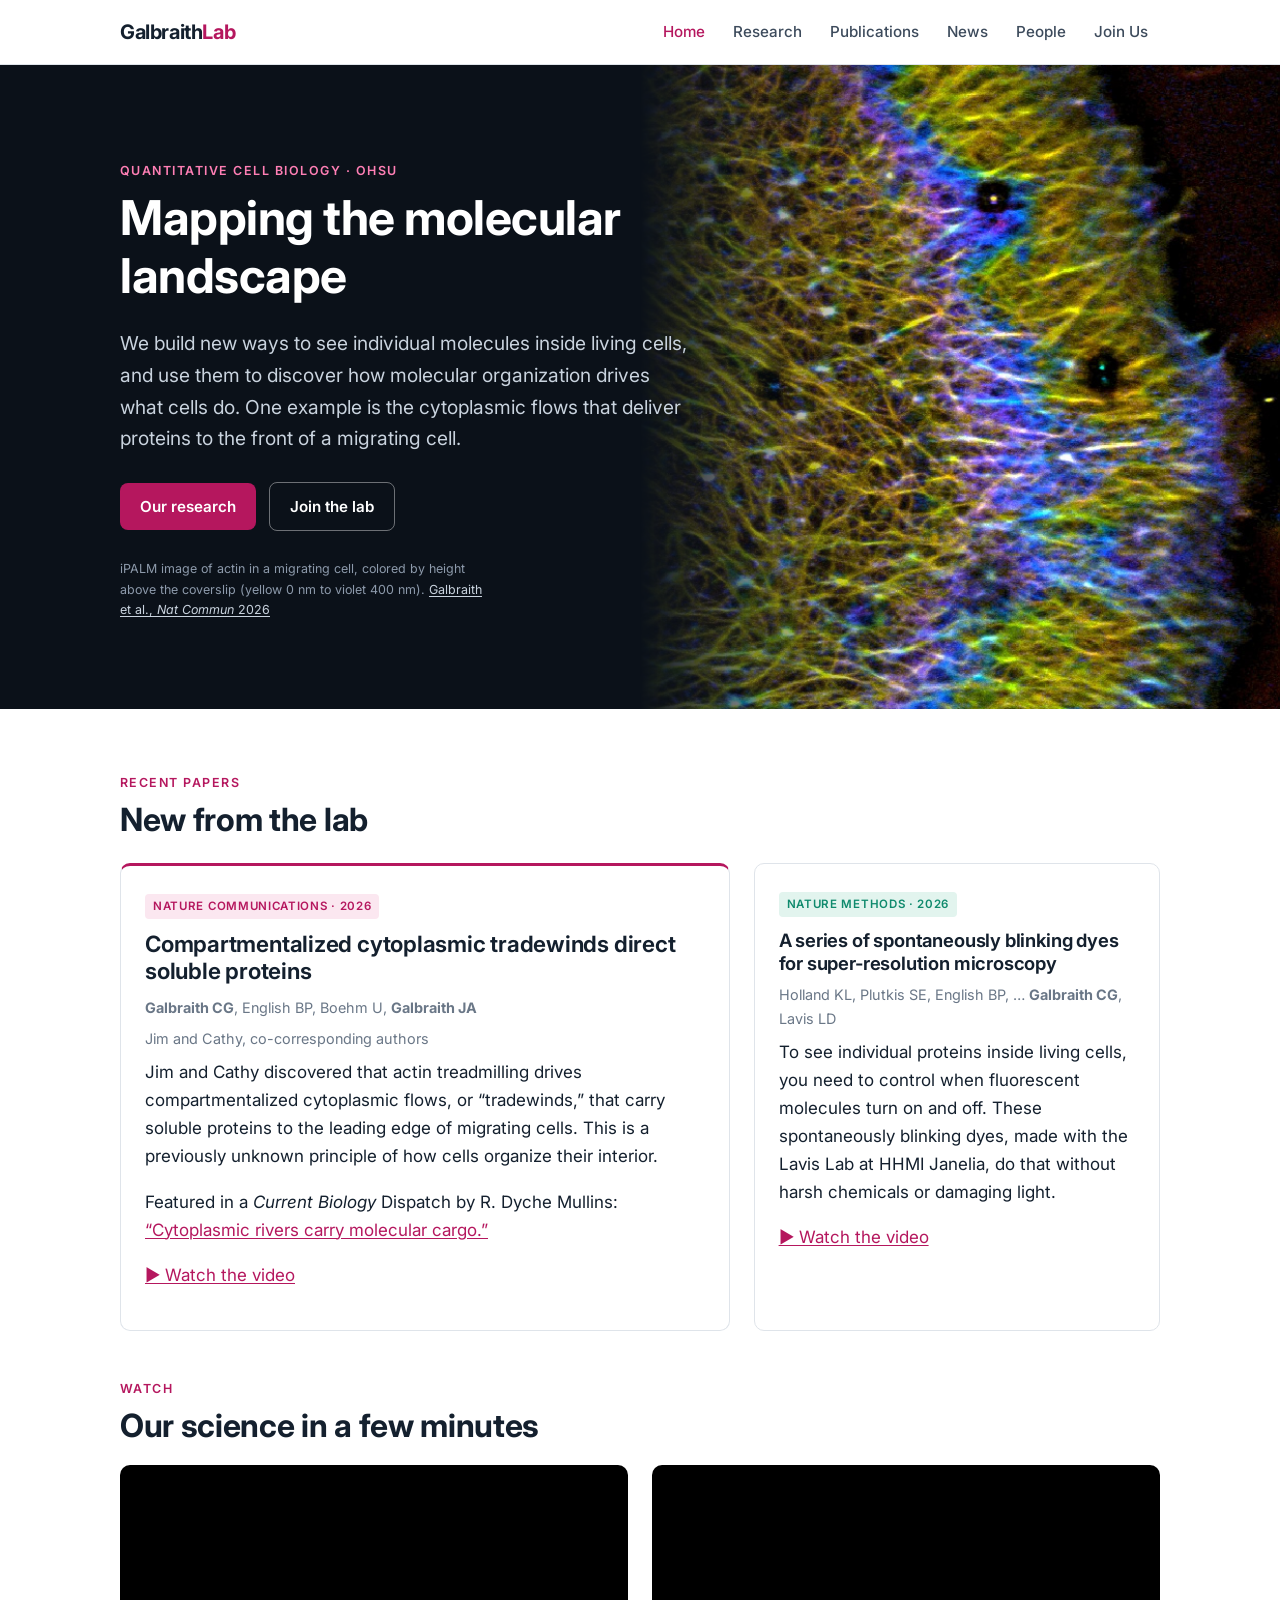
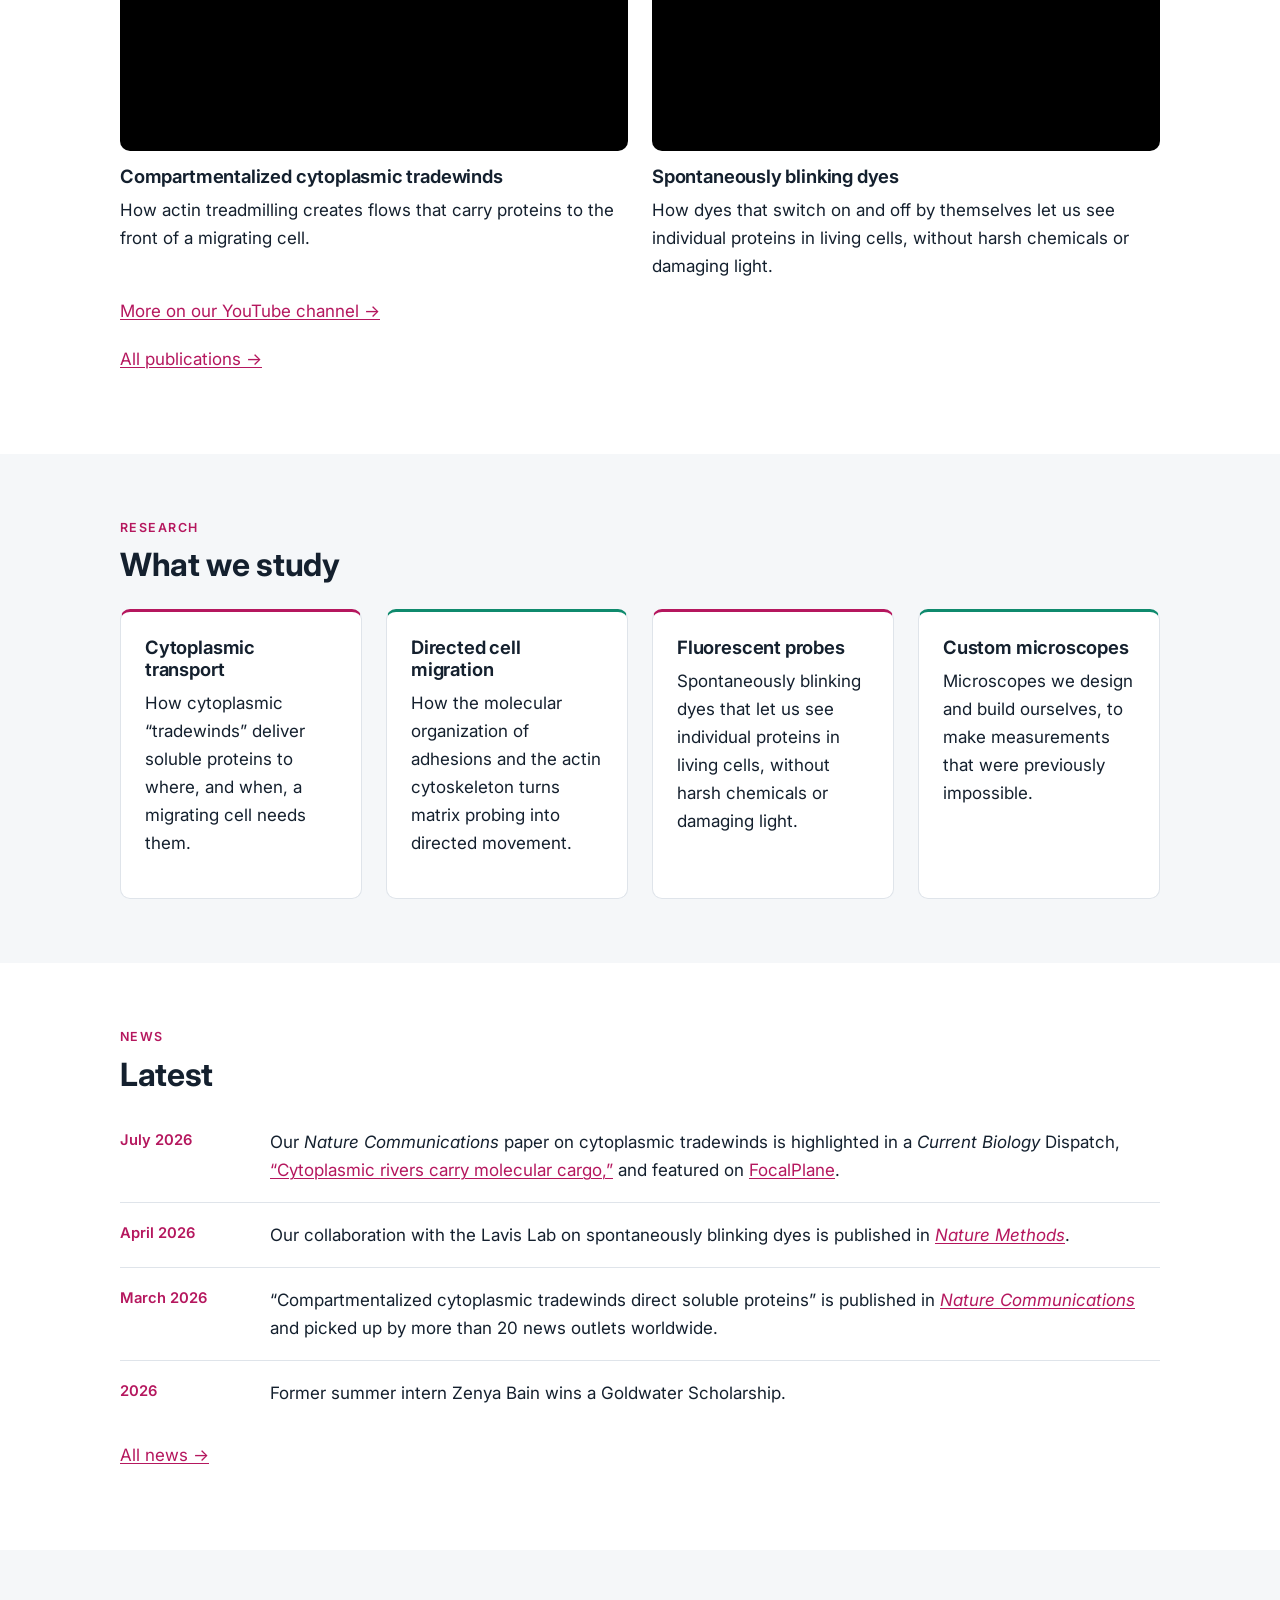
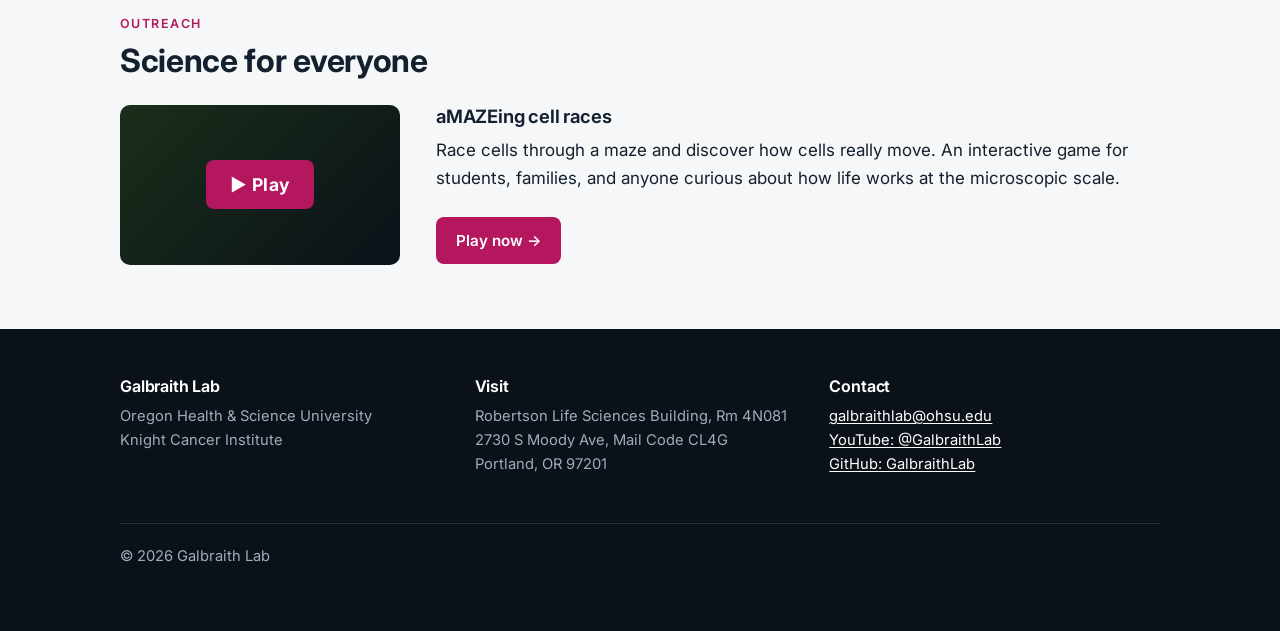
==== commit f60f1f8b: "Add aMAZEing Cell Races outreach section to home page Adds a dedicated Outreach / Science for everyo" ====
--- a/index.html
+++ b/index.html
@@ -109,6 +109,27 @@
     </div>
   </section>
 
+  <section class="section alt">
+    <div class="wrap">
+      <div class="eyebrow">Outreach</div>
+      <h2>Science for everyone</h2>
+      <div class="outreach-card" style="margin-top:24px">
+        <a href="https://galbraithlab.github.io/amazeing-cell-race/" class="play-tile" aria-label="Play aMAZEing Cell Races">
+          <div class="play-tile-box outreach-tile">
+            <div class="play-tile-inner">
+              <span class="play-tile-btn">▶ Play</span>
+            </div>
+          </div>
+        </a>
+        <div class="outreach-text">
+          <h3>aMAZEing cell races</h3>
+          <p>Race cells through a maze and discover how cells really move. An interactive game for students, families, and anyone curious about how life works at the microscopic scale.</p>
+          <a class="btn" href="https://galbraithlab.github.io/amazeing-cell-race/">Play now →</a>
+        </div>
+      </div>
+    </div>
+  </section>
+
 </main>
 
 <footer class="site-footer">
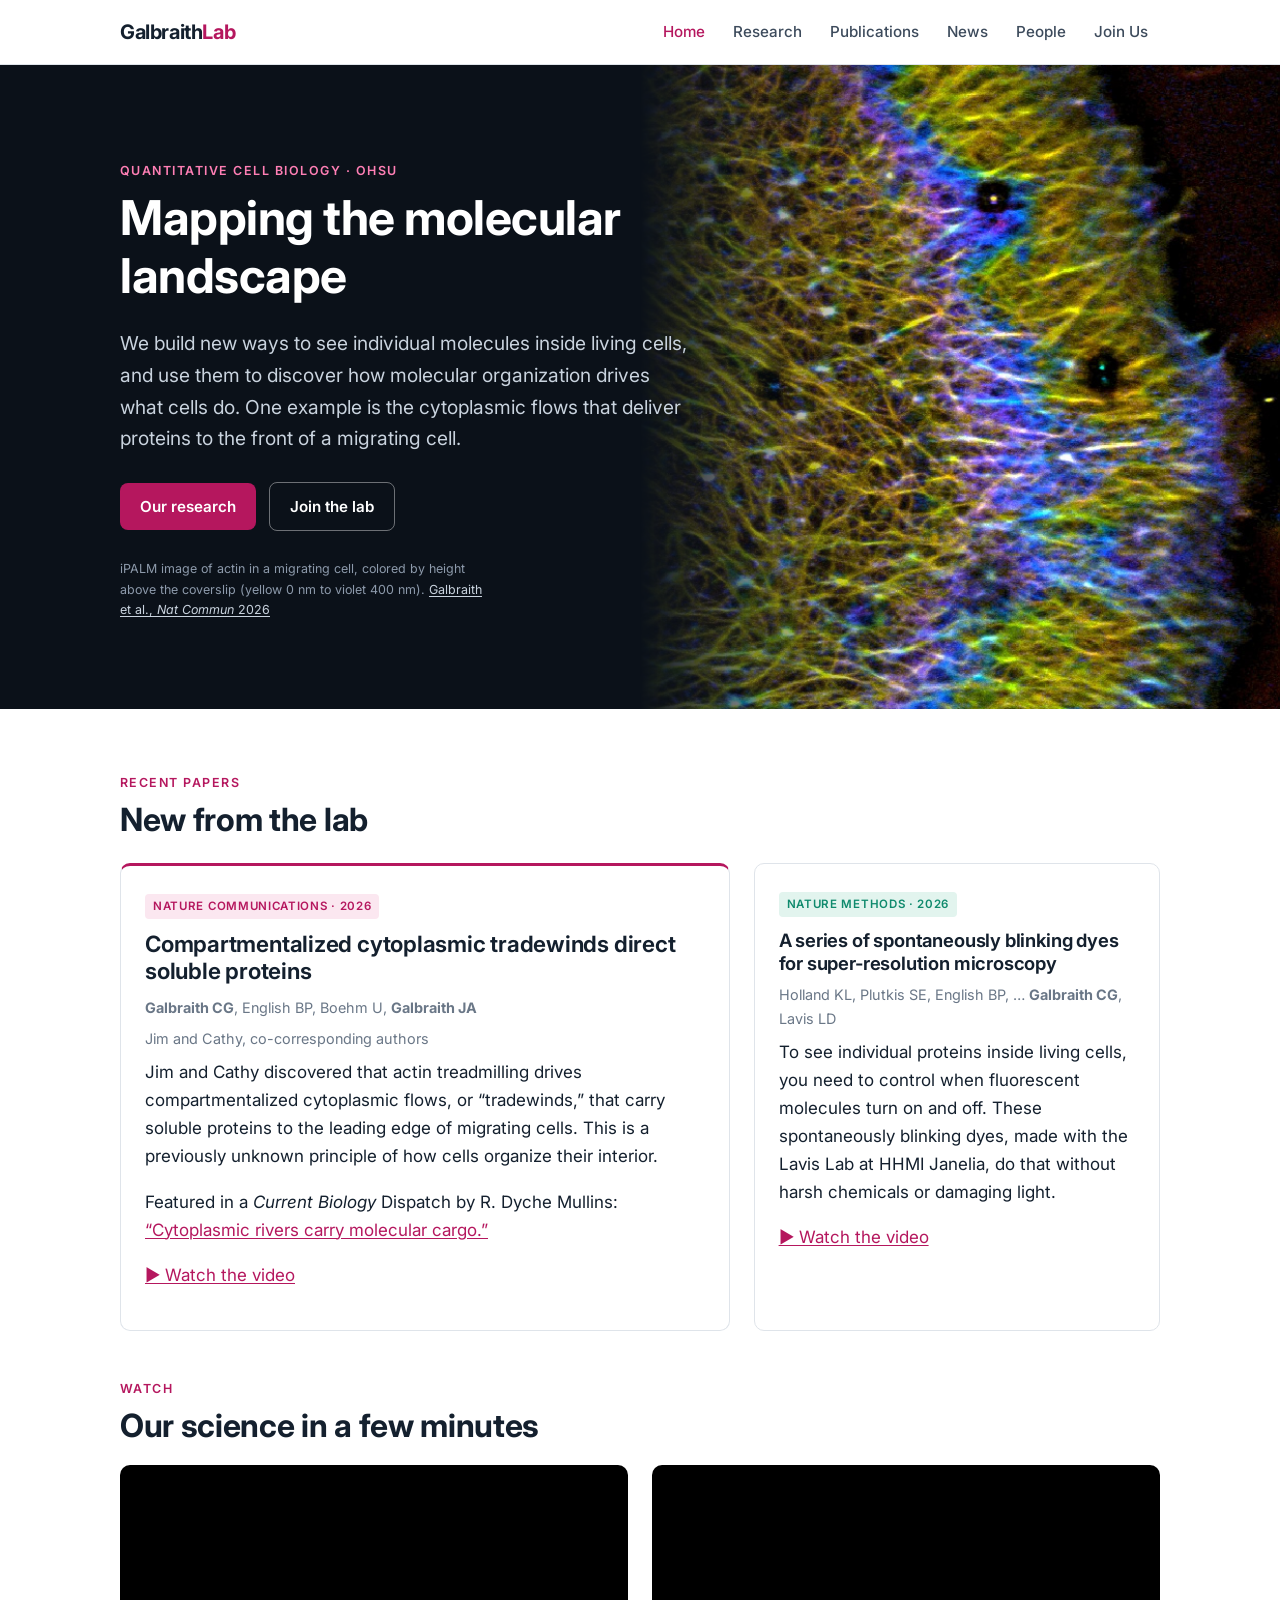
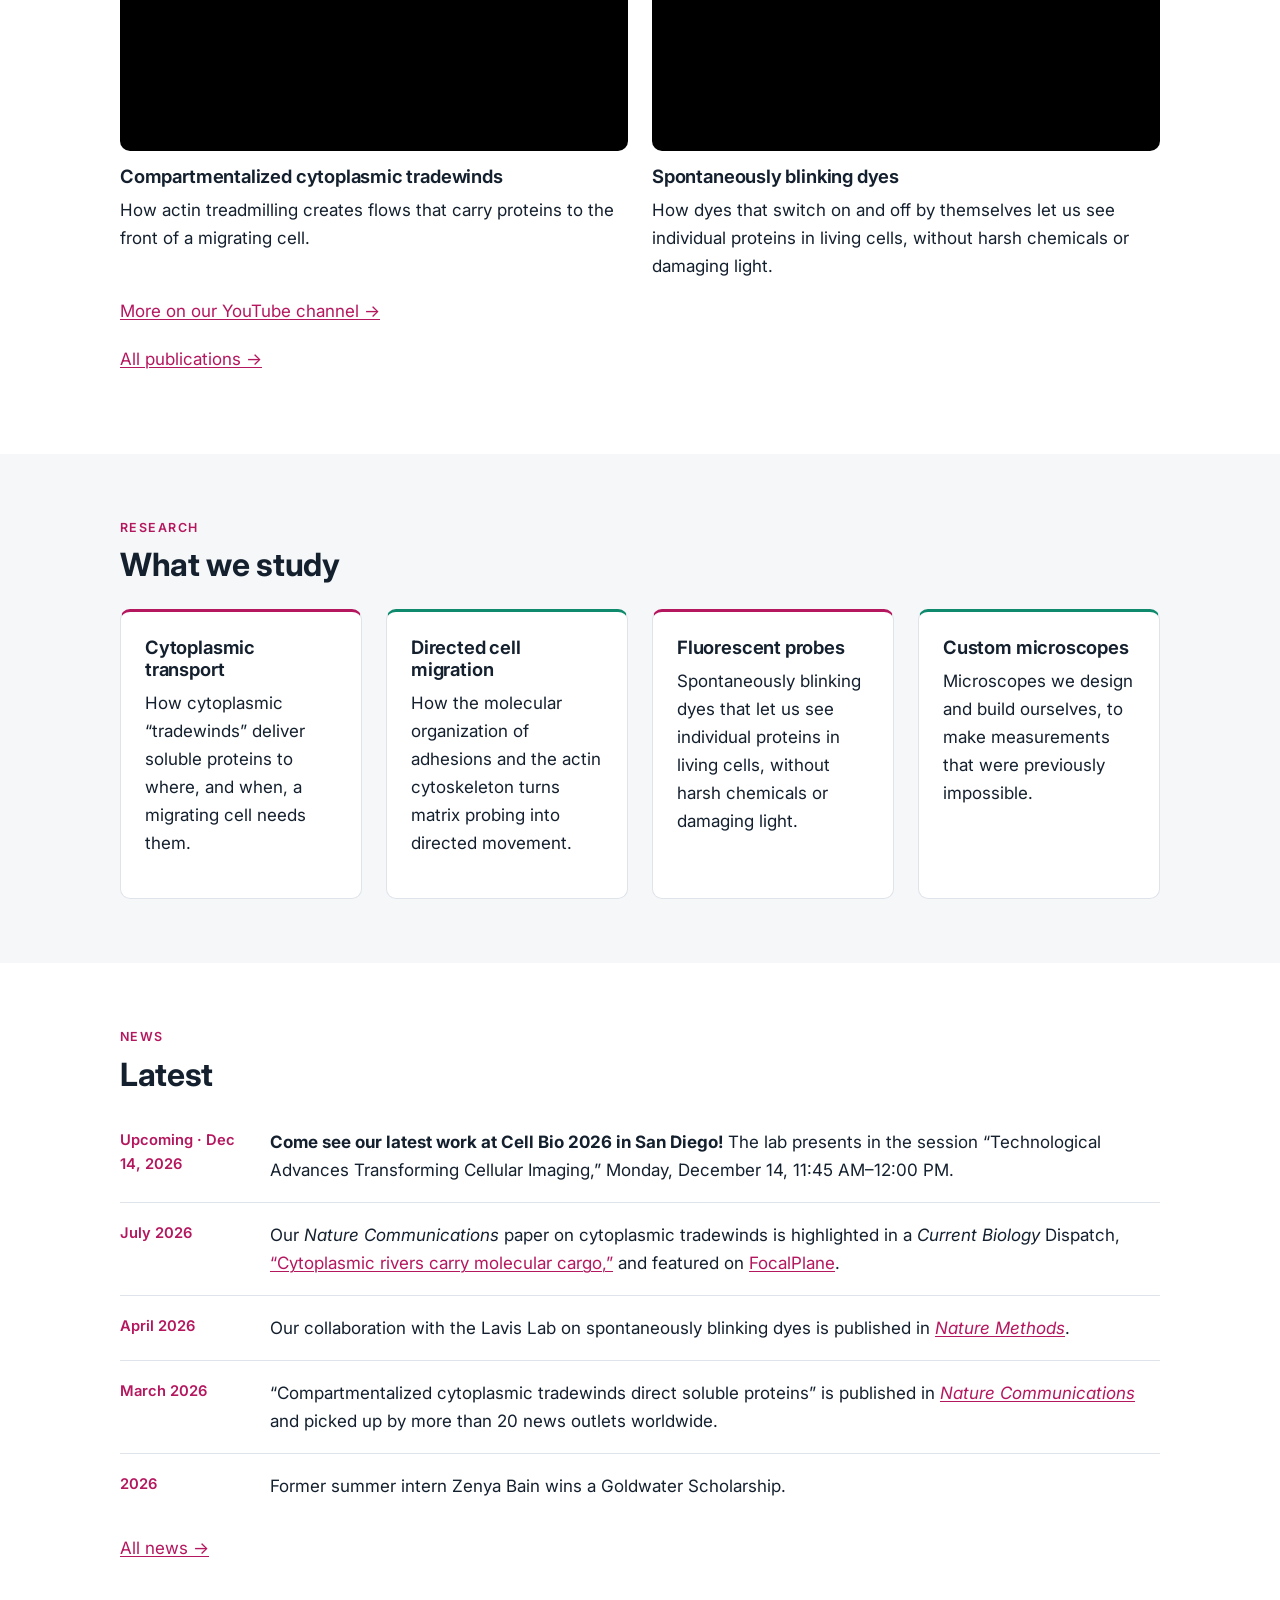
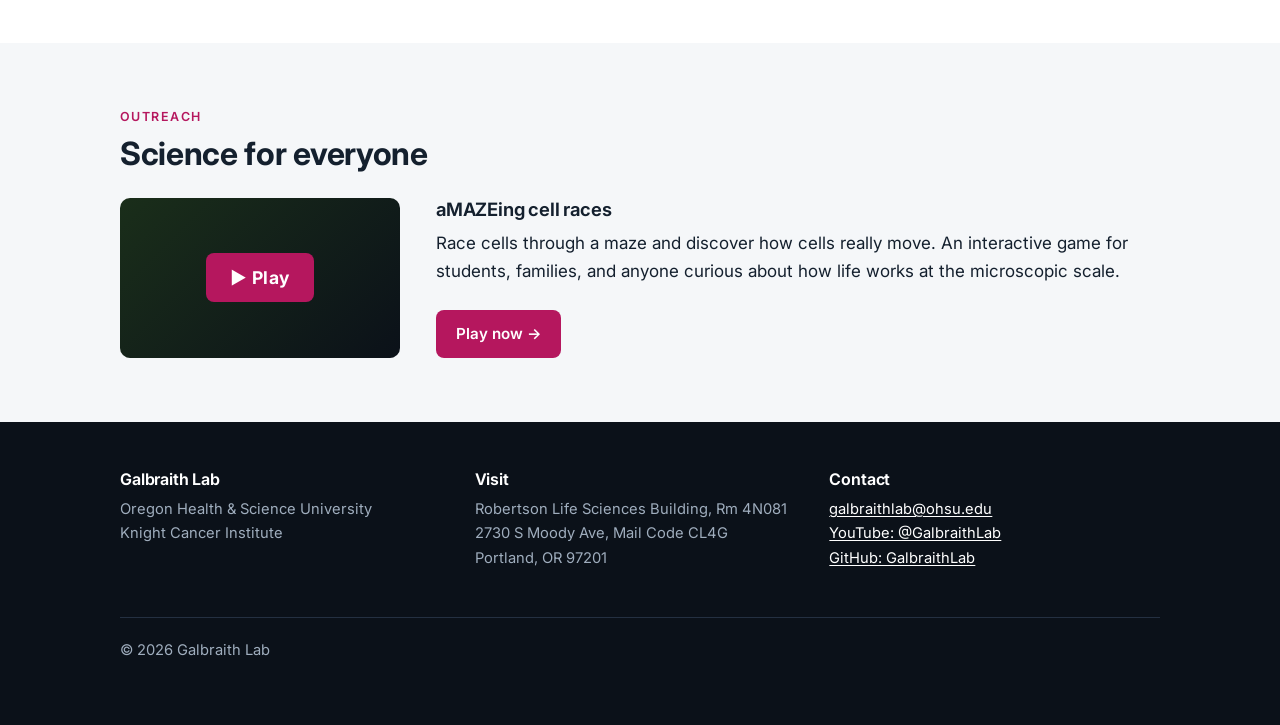
==== commit fee92d86: "Add Cell Bio 2026 talk to News and homepage Co-Authored-By: Claude Opus 5.5 <noreply@anthropic.com>" ====
--- a/index.html
+++ b/index.html
@@ -100,6 +100,7 @@
       <div class="eyebrow">News</div>
       <h2>Latest</h2>
       <ul class="news">
+        <li><time datetime="2026-12-14">Upcoming · Dec 14, 2026</time><p><b>Come see our latest work at Cell Bio 2026 in San Diego!</b> The lab presents in the session “Technological Advances Transforming Cellular Imaging,” Monday, December 14, 11:45 AM–12:00 PM.</p></li>
         <li><time datetime="2026-07">July 2026</time><p>Our <i>Nature Communications</i> paper on cytoplasmic tradewinds is highlighted in a <i>Current Biology</i> Dispatch, <a href="https://doi.org/10.1016/j.cub.2026.05.040">“Cytoplasmic rivers carry molecular cargo,”</a> and featured on <a href="https://focalplane.biologists.com/2026/07/09/compartmentalized-cytoplasmic-tradewinds/">FocalPlane</a>.</p></li>
         <li><time datetime="2026-04">April 2026</time><p>Our collaboration with the Lavis Lab on spontaneously blinking dyes is published in <a href="https://doi.org/10.1038/s41592-026-03062-5"><i>Nature Methods</i></a>.</p></li>
         <li><time datetime="2026-03">March 2026</time><p>“Compartmentalized cytoplasmic tradewinds direct soluble proteins” is published in <a href="https://doi.org/10.1038/s41467-026-70688-6"><i>Nature Communications</i></a> and picked up by more than 20 news outlets worldwide.</p></li>
